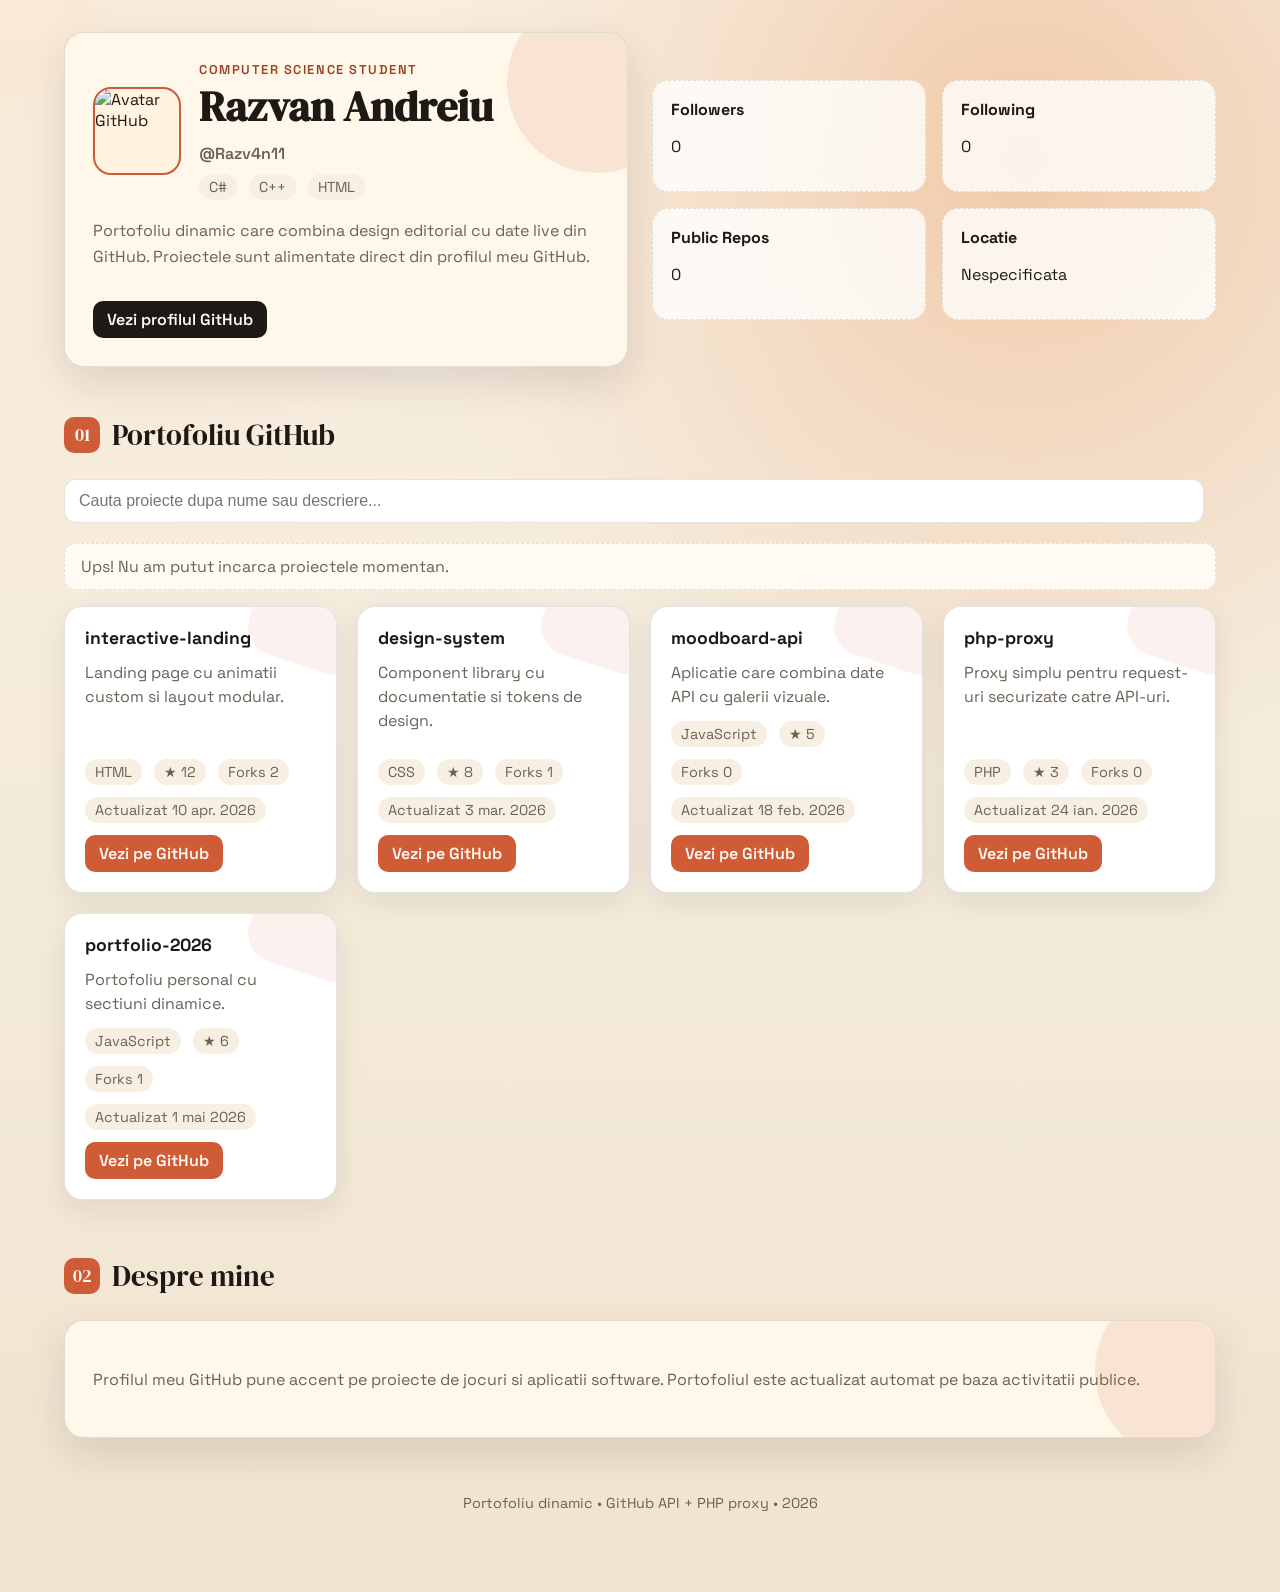
==== index.html @ c82a6b53 "Refactor" ====
<!doctype html>
<html lang="ro">
<head>
	<meta charset="UTF-8" />
	<meta name="viewport" content="width=device-width, initial-scale=1" />
	<title>Portofoliu Web Dinamic</title>
	<link rel="preconnect" href="https://fonts.googleapis.com" />
	<link rel="preconnect" href="https://fonts.gstatic.com" crossorigin />
	<link
		href="https://fonts.googleapis.com/css2?family=DM+Serif+Display&family=Space+Grotesk:wght@300;400;500;600;700&display=swap"
		rel="stylesheet"
	/>
	<link rel="stylesheet" href="style.css" />
</head>
<body>
	<div class="page" data-username="Razv4n11">
		<header>
			<div class="profile-card">
				<div class="profile-meta">
					<img
						class="profile-avatar"
						src="https://avatars.githubusercontent.com/u/121610969?v=4"
						alt="Avatar GitHub"
						id="profileAvatar"
					/>
					<div>
						<div class="role" id="profileRole">Computer Science Student</div>
						<h1 id="profileName">Razvan Andreiu</h1>
						<div class="handle" id="profileHandle">@Razv4n11</div>
						<div class="meta-row">
							<span class="meta-pill">C#</span>
							<span class="meta-pill">C++</span>
							<span class="meta-pill">HTML</span>
						</div>
					</div>
				</div>
				<p class="profile-text" id="profileBio">
					Portofoliu dinamic care combina design editorial cu date live din GitHub. Proiectele sunt alimentate
					direct din profilul meu GitHub.
				</p>
				<a class="profile-link" id="profileLink" href="https://github.com/Razv4n11" target="_blank" rel="noopener">
					Vezi profilul GitHub
				</a>
			</div>
			<div class="info-grid">
				<div class="info-card">
					<strong>Followers</strong>
					<p><span id="followersCount">0</span></p>
				</div>
				<div class="info-card">
					<strong>Following</strong>
					<p><span id="followingCount">0</span></p>
				</div>
				<div class="info-card">
					<strong>Public Repos</strong>
					<p><span id="repoCount">0</span></p>
				</div>
				<div class="info-card">
					<strong>Locatie</strong>
					<p><span id="locationValue">Nespecificata</span></p>
				</div>
			</div>
		</header>

		<section>
			<div class="section-title"><span>01</span> Portofoliu GitHub</div>
			<div class="filters">
				<input class="search-input" type="search" placeholder="Cauta proiecte dupa nume sau descriere..." />
				<div class="filter-group" id="languageFilters"></div>
			</div>
			<div id="status" class="status">Se incarca proiectele...</div>
			<div id="portfolio" class="portfolio-grid">
				<div class="skeleton"></div>
				<div class="skeleton"></div>
				<div class="skeleton"></div>
			</div>
		</section>

		<section>
			<div class="section-title"><span>02</span> Despre mine</div>
			<div class="profile-card">
				<p class="profile-text" id="aboutText">
					Profilul meu GitHub pune accent pe proiecte de jocuri si aplicatii software. Portofoliul este
					actualizat automat pe baza activitatii publice.
				</p>
			</div>
		</section>

		<footer>
			Portofoliu dinamic • GitHub API + PHP proxy • 2026
		</footer>
	</div>

	<script src="app.js"></script>
</body>
</html>
---- style.css ----
:root {
    --bg: #f7f2e9;
    --bg-alt: #f1e4cf;
    --ink: #1d1a16;
    --muted: #6b6257;
    --accent: #cf5c36;
    --accent-dark: #9b4021;
    --card: #fff7ea;
    --line: rgba(29, 26, 22, 0.12);
    --shadow: 0 16px 40px rgba(29, 26, 22, 0.12);
}

* {
    box-sizing: border-box;
}

body {
    margin: 0;
    font-family: "Space Grotesk", sans-serif;
    color: var(--ink);
    background: radial-gradient(circle at top left, #f9e9d6 0%, transparent 45%),
        radial-gradient(circle at 80% 10%, #f1caa8 0%, transparent 35%),
        linear-gradient(180deg, var(--bg) 0%, var(--bg-alt) 100%);
    min-height: 100vh;
}

.page {
    max-width: 1200px;
    margin: 0 auto;
    padding: 32px 24px 80px;
}

header {
    display: grid;
    gap: 24px;
    grid-template-columns: repeat(auto-fit, minmax(260px, 1fr));
    align-items: center;
    margin-bottom: 48px;
}

.profile-card {
    background: var(--card);
    border: 1px solid var(--line);
    box-shadow: var(--shadow);
    padding: 28px;
    border-radius: 20px;
    position: relative;
    overflow: hidden;
}

.profile-card::after {
    content: "";
    position: absolute;
    width: 180px;
    height: 180px;
    border-radius: 50%;
    background: rgba(207, 92, 54, 0.12);
    top: -40px;
    right: -60px;
}

.profile-meta {
    display: flex;
    gap: 18px;
    align-items: center;
}

.profile-avatar {
    width: 88px;
    height: 88px;
    border-radius: 18px;
    object-fit: cover;
    border: 2px solid var(--accent);
    background: #fff2df;
}

h1 {
    font-family: "DM Serif Display", serif;
    font-size: 2.6rem;
    margin: 0 0 8px;
}

.role {
    font-weight: 600;
    color: var(--accent-dark);
    text-transform: uppercase;
    letter-spacing: 0.12em;
    font-size: 0.8rem;
}

.profile-text {
    margin-top: 18px;
    color: var(--muted);
    line-height: 1.6;
}

.info-grid {
    display: grid;
    gap: 16px;
    grid-template-columns: repeat(auto-fit, minmax(220px, 1fr));
}

.info-card {
    background: #ffffffc7;
    border: 1px dashed var(--line);
    padding: 18px;
    border-radius: 16px;
}

section {
    margin-bottom: 56px;
}

.section-title {
    display: flex;
    align-items: center;
    gap: 12px;
    margin-bottom: 24px;
    font-family: "DM Serif Display", serif;
    font-size: 1.8rem;
}

.section-title span {
    width: 36px;
    height: 36px;
    border-radius: 10px;
    background: var(--accent);
    display: inline-flex;
    align-items: center;
    justify-content: center;
    color: #fffaf4;
    font-size: 1.1rem;
}

.filters {
    display: flex;
    flex-wrap: wrap;
    gap: 12px;
    align-items: center;
    margin-bottom: 20px;
}

.search-input {
    flex: 1 1 240px;
    padding: 12px 14px;
    border-radius: 12px;
    border: 1px solid var(--line);
    font-size: 1rem;
    background: #fff;
}

.filter-group {
    display: flex;
    flex-wrap: wrap;
    gap: 8px;
}

.filter-btn {
    border: 1px solid var(--line);
    padding: 8px 12px;
    border-radius: 999px;
    background: #fff;
    font-size: 0.9rem;
    cursor: pointer;
    transition: transform 0.2s ease, background 0.2s ease;
}

.filter-btn.active {
    background: var(--accent);
    color: #fffaf4;
    border-color: transparent;
}

.filter-btn:hover {
    transform: translateY(-2px);
}

.portfolio-grid {
    display: grid;
    gap: 20px;
    grid-template-columns: repeat(auto-fit, minmax(260px, 1fr));
}

.project-card {
    background: #fff;
    border-radius: 18px;
    padding: 20px;
    border: 1px solid var(--line);
    box-shadow: 0 10px 30px rgba(29, 26, 22, 0.08);
    display: flex;
    flex-direction: column;
    gap: 12px;
    position: relative;
    overflow: hidden;
}

.project-card::before {
    content: "";
    position: absolute;
    width: 120px;
    height: 120px;
    border-radius: 30px;
    background: rgba(207, 92, 54, 0.08);
    top: -60px;
    right: -40px;
    transform: rotate(18deg);
}

.project-title {
    font-weight: 700;
    font-size: 1.1rem;
}

.project-desc {
    color: var(--muted);
    line-height: 1.5;
    flex: 1;
}

.meta-row {
    display: flex;
    gap: 12px;
    flex-wrap: wrap;
    font-size: 0.9rem;
    color: var(--muted);
}

.meta-pill {
    background: #f7efe2;
    border-radius: 999px;
    padding: 4px 10px;
}

.project-link {
    align-self: flex-start;
    text-decoration: none;
    color: #fffaf4;
    background: var(--accent);
    padding: 8px 14px;
    border-radius: 10px;
    font-weight: 600;
    transition: background 0.2s ease;
}

.project-link:hover {
    background: var(--accent-dark);
}

.status {
    padding: 12px 16px;
    border-radius: 12px;
    background: #fffaf4;
    border: 1px dashed var(--line);
    color: var(--muted);
    margin-bottom: 16px;
}

.skeleton {
    height: 180px;
    border-radius: 18px;
    background: linear-gradient(90deg, #f1e5d4 25%, #f8efdf 50%, #f1e5d4 75%);
    background-size: 200% 100%;
    animation: shimmer 1.4s ease infinite;
}

@keyframes shimmer {
    0% {
        background-position: 200% 0;
    }

    100% {
        background-position: -200% 0;
    }
}

footer {
    text-align: center;
    color: var(--muted);
    font-size: 0.9rem;
}

@media (max-width: 720px) {
    h1 {
        font-size: 2.1rem;
    }

    .profile-meta {
        flex-direction: column;
        align-items: flex-start;
    }
}

.handle {
    font-weight: 600;
    color: var(--muted);
    margin-bottom: 10px;
}

.profile-link {
    display: inline-flex;
    margin-top: 16px;
    text-decoration: none;
    background: var(--ink);
    color: #fffaf4;
    padding: 8px 14px;
    border-radius: 10px;
    font-weight: 600;
    transition: transform 0.2s ease, background 0.2s ease;
}

.profile-link:hover {
    transform: translateY(-2px);
    background: var(--accent-dark);
}
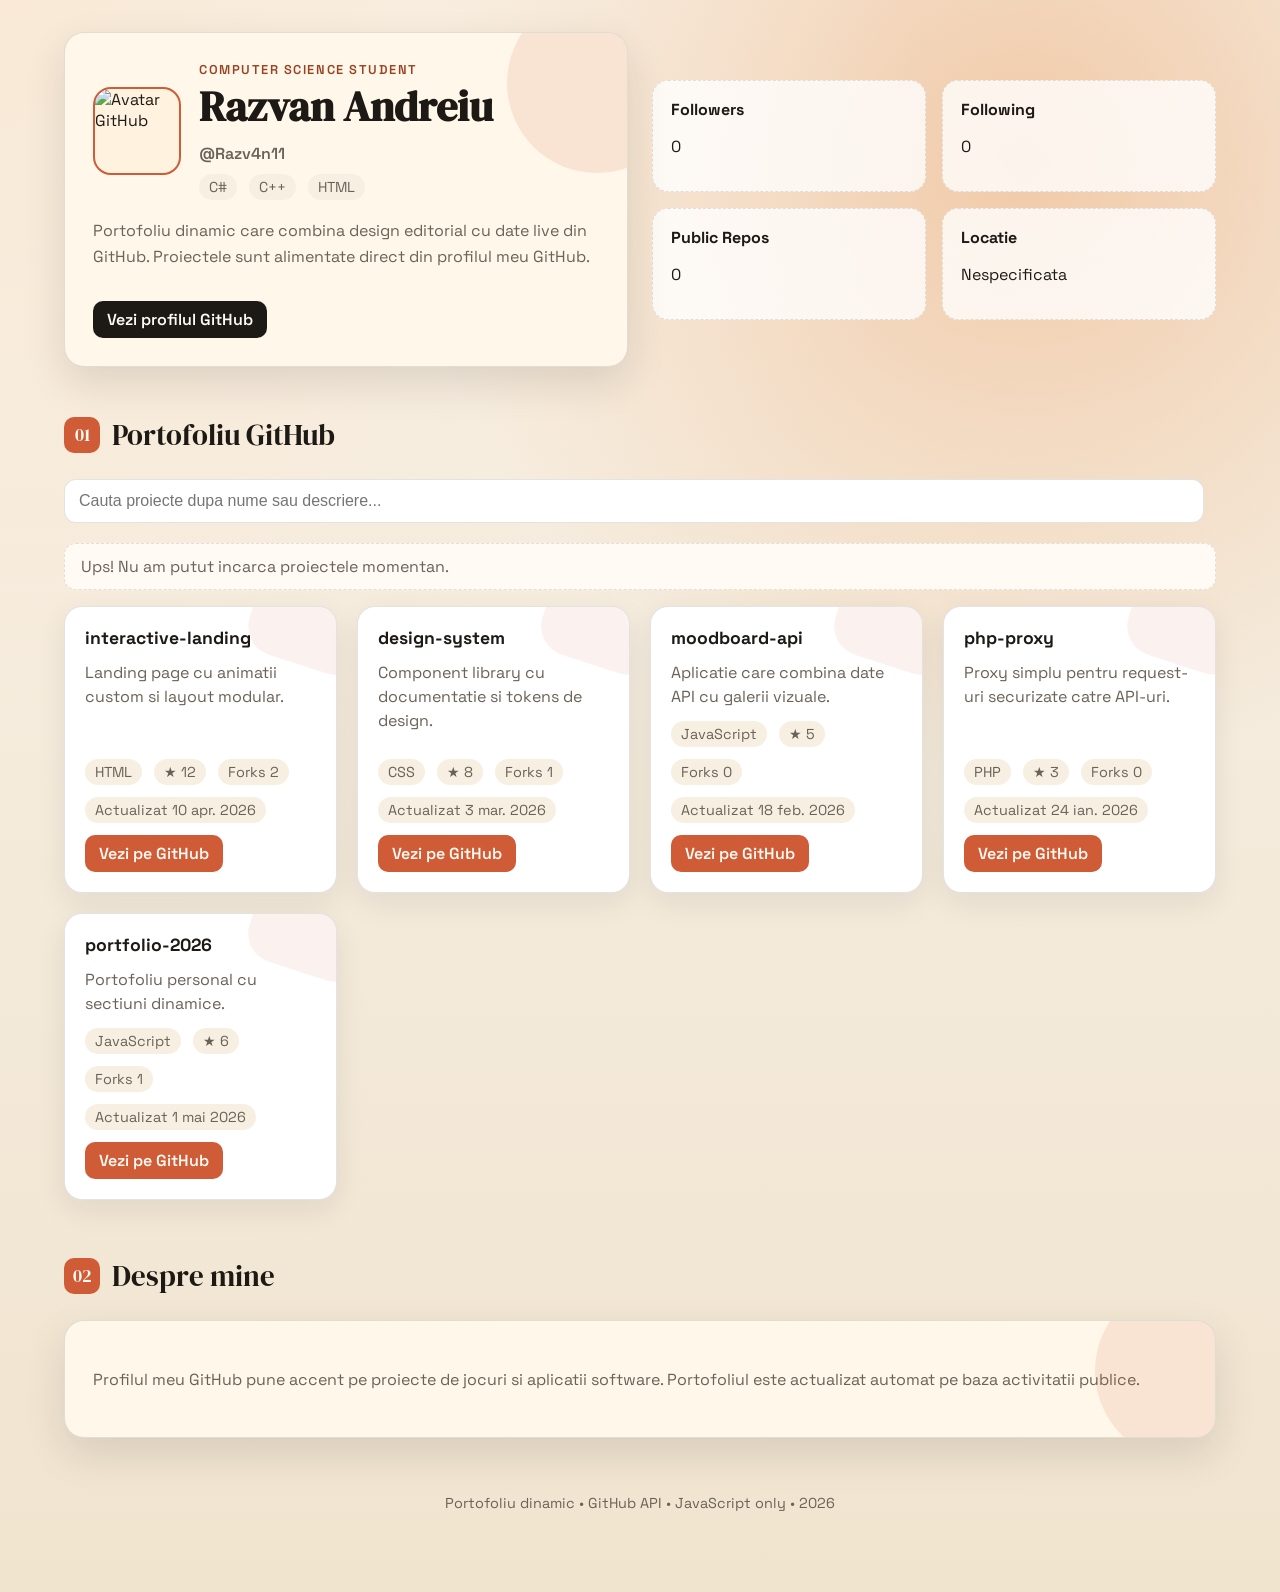
==== commit f0851014: "Removed php" ====
--- a/index.html
+++ b/index.html
@@ -1,5 +1,6 @@
 <!doctype html>
 <html lang="ro">
+
 <head>
 	<meta charset="UTF-8" />
 	<meta name="viewport" content="width=device-width, initial-scale=1" />
@@ -8,21 +9,17 @@
 	<link rel="preconnect" href="https://fonts.gstatic.com" crossorigin />
 	<link
 		href="https://fonts.googleapis.com/css2?family=DM+Serif+Display&family=Space+Grotesk:wght@300;400;500;600;700&display=swap"
-		rel="stylesheet"
-	/>
-	<link rel="stylesheet" href="style.css" />
+		rel="stylesheet" />
+	<link rel="stylesheet" href="css/style.css" />
 </head>
+
 <body>
 	<div class="page" data-username="Razv4n11">
 		<header>
 			<div class="profile-card">
 				<div class="profile-meta">
-					<img
-						class="profile-avatar"
-						src="https://avatars.githubusercontent.com/u/121610969?v=4"
-						alt="Avatar GitHub"
-						id="profileAvatar"
-					/>
+					<img class="profile-avatar" src="https://avatars.githubusercontent.com/u/121610969?v=4"
+						alt="Avatar GitHub" id="profileAvatar" />
 					<div>
 						<div class="role" id="profileRole">Computer Science Student</div>
 						<h1 id="profileName">Razvan Andreiu</h1>
@@ -38,7 +35,8 @@
 					Portofoliu dinamic care combina design editorial cu date live din GitHub. Proiectele sunt alimentate
 					direct din profilul meu GitHub.
 				</p>
-				<a class="profile-link" id="profileLink" href="https://github.com/Razv4n11" target="_blank" rel="noopener">
+				<a class="profile-link" id="profileLink" href="https://github.com/Razv4n11" target="_blank"
+					rel="noopener">
 					Vezi profilul GitHub
 				</a>
 			</div>
@@ -87,10 +85,11 @@
 		</section>
 
 		<footer>
-			Portofoliu dinamic • GitHub API + PHP proxy • 2026
+			Portofoliu dinamic • GitHub API • JavaScript only • 2026
 		</footer>
 	</div>
 
-	<script src="app.js"></script>
+	<script src="js/app.js"></script>
 </body>
-</html>
+
+</html>
--- a/css/style.css
+++ b/css/style.css
@@ -0,0 +1,314 @@
+:root {
+    --bg: #f7f2e9;
+    --bg-alt: #f1e4cf;
+    --ink: #1d1a16;
+    --muted: #6b6257;
+    --accent: #cf5c36;
+    --accent-dark: #9b4021;
+    --card: #fff7ea;
+    --line: rgba(29, 26, 22, 0.12);
+    --shadow: 0 16px 40px rgba(29, 26, 22, 0.12);
+}
+
+* {
+    box-sizing: border-box;
+}
+
+body {
+    margin: 0;
+    font-family: "Space Grotesk", sans-serif;
+    color: var(--ink);
+    background: radial-gradient(circle at top left, #f9e9d6 0%, transparent 45%),
+        radial-gradient(circle at 80% 10%, #f1caa8 0%, transparent 35%),
+        linear-gradient(180deg, var(--bg) 0%, var(--bg-alt) 100%);
+    min-height: 100vh;
+}
+
+.page {
+    max-width: 1200px;
+    margin: 0 auto;
+    padding: 32px 24px 80px;
+}
+
+header {
+    display: grid;
+    gap: 24px;
+    grid-template-columns: repeat(auto-fit, minmax(260px, 1fr));
+    align-items: center;
+    margin-bottom: 48px;
+}
+
+.profile-card {
+    background: var(--card);
+    border: 1px solid var(--line);
+    box-shadow: var(--shadow);
+    padding: 28px;
+    border-radius: 20px;
+    position: relative;
+    overflow: hidden;
+}
+
+.profile-card::after {
+    content: "";
+    position: absolute;
+    width: 180px;
+    height: 180px;
+    border-radius: 50%;
+    background: rgba(207, 92, 54, 0.12);
+    top: -40px;
+    right: -60px;
+}
+
+.profile-meta {
+    display: flex;
+    gap: 18px;
+    align-items: center;
+}
+
+.profile-avatar {
+    width: 88px;
+    height: 88px;
+    border-radius: 18px;
+    object-fit: cover;
+    border: 2px solid var(--accent);
+    background: #fff2df;
+}
+
+h1 {
+    font-family: "DM Serif Display", serif;
+    font-size: 2.6rem;
+    margin: 0 0 8px;
+}
+
+.role {
+    font-weight: 600;
+    color: var(--accent-dark);
+    text-transform: uppercase;
+    letter-spacing: 0.12em;
+    font-size: 0.8rem;
+}
+
+.profile-text {
+    margin-top: 18px;
+    color: var(--muted);
+    line-height: 1.6;
+}
+
+.info-grid {
+    display: grid;
+    gap: 16px;
+    grid-template-columns: repeat(auto-fit, minmax(220px, 1fr));
+}
+
+.info-card {
+    background: #ffffffc7;
+    border: 1px dashed var(--line);
+    padding: 18px;
+    border-radius: 16px;
+}
+
+section {
+    margin-bottom: 56px;
+}
+
+.section-title {
+    display: flex;
+    align-items: center;
+    gap: 12px;
+    margin-bottom: 24px;
+    font-family: "DM Serif Display", serif;
+    font-size: 1.8rem;
+}
+
+.section-title span {
+    width: 36px;
+    height: 36px;
+    border-radius: 10px;
+    background: var(--accent);
+    display: inline-flex;
+    align-items: center;
+    justify-content: center;
+    color: #fffaf4;
+    font-size: 1.1rem;
+}
+
+.filters {
+    display: flex;
+    flex-wrap: wrap;
+    gap: 12px;
+    align-items: center;
+    margin-bottom: 20px;
+}
+
+.search-input {
+    flex: 1 1 240px;
+    padding: 12px 14px;
+    border-radius: 12px;
+    border: 1px solid var(--line);
+    font-size: 1rem;
+    background: #fff;
+}
+
+.filter-group {
+    display: flex;
+    flex-wrap: wrap;
+    gap: 8px;
+}
+
+.filter-btn {
+    border: 1px solid var(--line);
+    padding: 8px 12px;
+    border-radius: 999px;
+    background: #fff;
+    font-size: 0.9rem;
+    cursor: pointer;
+    transition: transform 0.2s ease, background 0.2s ease;
+}
+
+.filter-btn.active {
+    background: var(--accent);
+    color: #fffaf4;
+    border-color: transparent;
+}
+
+.filter-btn:hover {
+    transform: translateY(-2px);
+}
+
+.portfolio-grid {
+    display: grid;
+    gap: 20px;
+    grid-template-columns: repeat(auto-fit, minmax(260px, 1fr));
+}
+
+.project-card {
+    background: #fff;
+    border-radius: 18px;
+    padding: 20px;
+    border: 1px solid var(--line);
+    box-shadow: 0 10px 30px rgba(29, 26, 22, 0.08);
+    display: flex;
+    flex-direction: column;
+    gap: 12px;
+    position: relative;
+    overflow: hidden;
+}
+
+.project-card::before {
+    content: "";
+    position: absolute;
+    width: 120px;
+    height: 120px;
+    border-radius: 30px;
+    background: rgba(207, 92, 54, 0.08);
+    top: -60px;
+    right: -40px;
+    transform: rotate(18deg);
+}
+
+.project-title {
+    font-weight: 700;
+    font-size: 1.1rem;
+}
+
+.project-desc {
+    color: var(--muted);
+    line-height: 1.5;
+    flex: 1;
+}
+
+.meta-row {
+    display: flex;
+    gap: 12px;
+    flex-wrap: wrap;
+    font-size: 0.9rem;
+    color: var(--muted);
+}
+
+.meta-pill {
+    background: #f7efe2;
+    border-radius: 999px;
+    padding: 4px 10px;
+}
+
+.project-link {
+    align-self: flex-start;
+    text-decoration: none;
+    color: #fffaf4;
+    background: var(--accent);
+    padding: 8px 14px;
+    border-radius: 10px;
+    font-weight: 600;
+    transition: background 0.2s ease;
+}
+
+.project-link:hover {
+    background: var(--accent-dark);
+}
+
+.status {
+    padding: 12px 16px;
+    border-radius: 12px;
+    background: #fffaf4;
+    border: 1px dashed var(--line);
+    color: var(--muted);
+    margin-bottom: 16px;
+}
+
+.skeleton {
+    height: 180px;
+    border-radius: 18px;
+    background: linear-gradient(90deg, #f1e5d4 25%, #f8efdf 50%, #f1e5d4 75%);
+    background-size: 200% 100%;
+    animation: shimmer 1.4s ease infinite;
+}
+
+@keyframes shimmer {
+    0% {
+        background-position: 200% 0;
+    }
+
+    100% {
+        background-position: -200% 0;
+    }
+}
+
+footer {
+    text-align: center;
+    color: var(--muted);
+    font-size: 0.9rem;
+}
+
+@media (max-width: 720px) {
+    h1 {
+        font-size: 2.1rem;
+    }
+
+    .profile-meta {
+        flex-direction: column;
+        align-items: flex-start;
+    }
+}
+
+.handle {
+    font-weight: 600;
+    color: var(--muted);
+    margin-bottom: 10px;
+}
+
+.profile-link {
+    display: inline-flex;
+    margin-top: 16px;
+    text-decoration: none;
+    background: var(--ink);
+    color: #fffaf4;
+    padding: 8px 14px;
+    border-radius: 10px;
+    font-weight: 600;
+    transition: transform 0.2s ease, background 0.2s ease;
+}
+
+.profile-link:hover {
+    transform: translateY(-2px);
+    background: var(--accent-dark);
+}
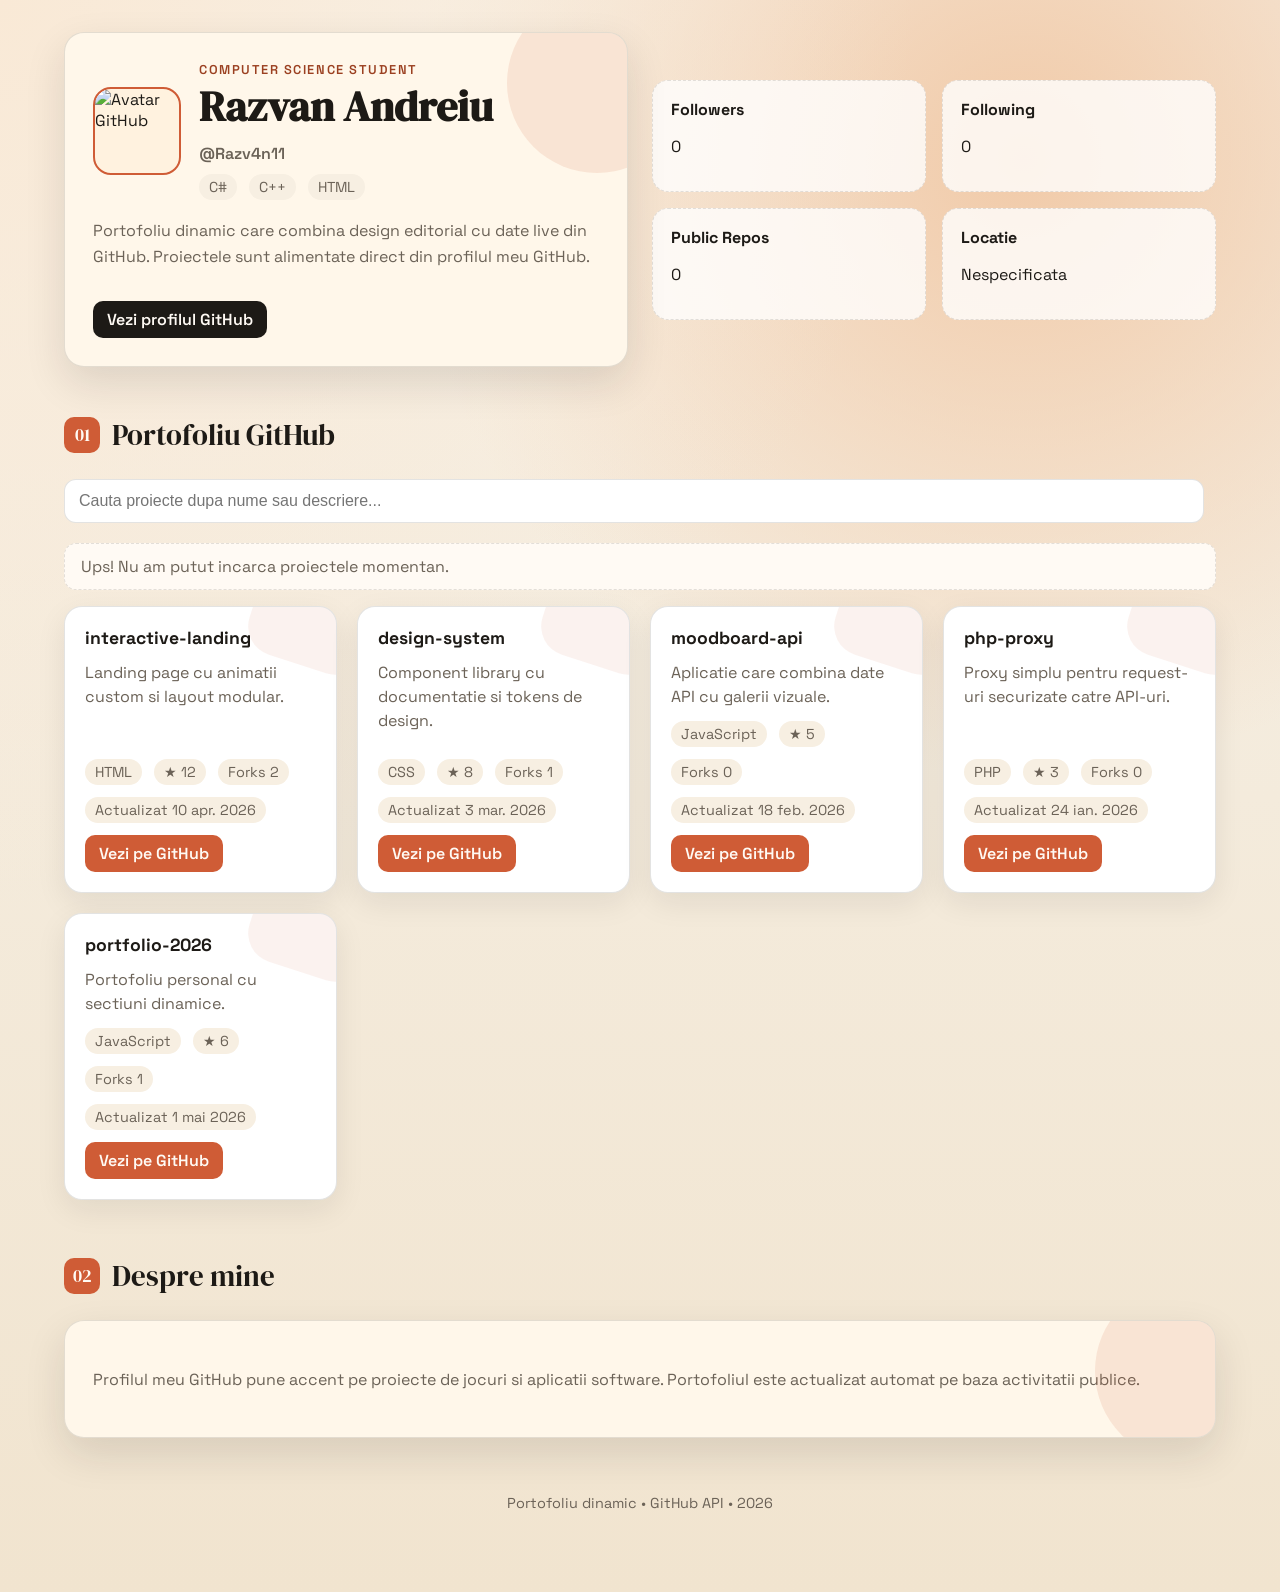
==== commit 42a764cb: "Added animations" ====
--- a/index.html
+++ b/index.html
@@ -85,7 +85,7 @@
 		</section>
 
 		<footer>
-			Portofoliu dinamic • GitHub API • JavaScript only • 2026
+			Portofoliu dinamic • GitHub API • 2026
 		</footer>
 	</div>
 
--- a/css/style.css
+++ b/css/style.css
@@ -192,6 +192,25 @@
     gap: 12px;
     position: relative;
     overflow: hidden;
+    opacity: 0;
+    transform: translateY(-18px) scale(0.98);
+    animation: project-in 0.48s cubic-bezier(0.2, 0.8, 0.2, 1) forwards;
+    will-change: transform, opacity;
+    transition: transform 0.35s ease, box-shadow 0.25s ease;
+}
+
+.project-card:hover {
+    transform: translateY(-4px);
+    box-shadow: 0 18px 28px rgba(29, 26, 22, 0.12);
+}
+
+.project-card.is-rearranged {
+    animation: project-rearrange 0.42s cubic-bezier(0.2, 0.8, 0.2, 1);
+}
+
+.project-card.is-animated-out {
+    animation: project-out 0.28s ease forwards;
+    pointer-events: none;
 }
 
 .project-card::before {
@@ -273,6 +292,44 @@
     }
 }
 
+@keyframes project-in {
+    0% {
+        opacity: 0;
+        transform: translateY(-22px) scale(0.97);
+    }
+
+    100% {
+        opacity: 1;
+        transform: translateY(0) scale(1);
+    }
+}
+
+@keyframes project-out {
+    0% {
+        opacity: 1;
+        transform: translateY(0) scale(1);
+    }
+
+    100% {
+        opacity: 0;
+        transform: translateY(20px) scale(0.96);
+    }
+}
+
+@keyframes project-rearrange {
+    0% {
+        transform: translate3d(0, 0, 0) scale(1);
+    }
+
+    30% {
+        transform: translate3d(10px, -8px, 0) scale(1.01) rotate(0.6deg);
+    }
+
+    100% {
+        transform: translate3d(0, 0, 0) scale(1);
+    }
+}
+
 footer {
     text-align: center;
     color: var(--muted);
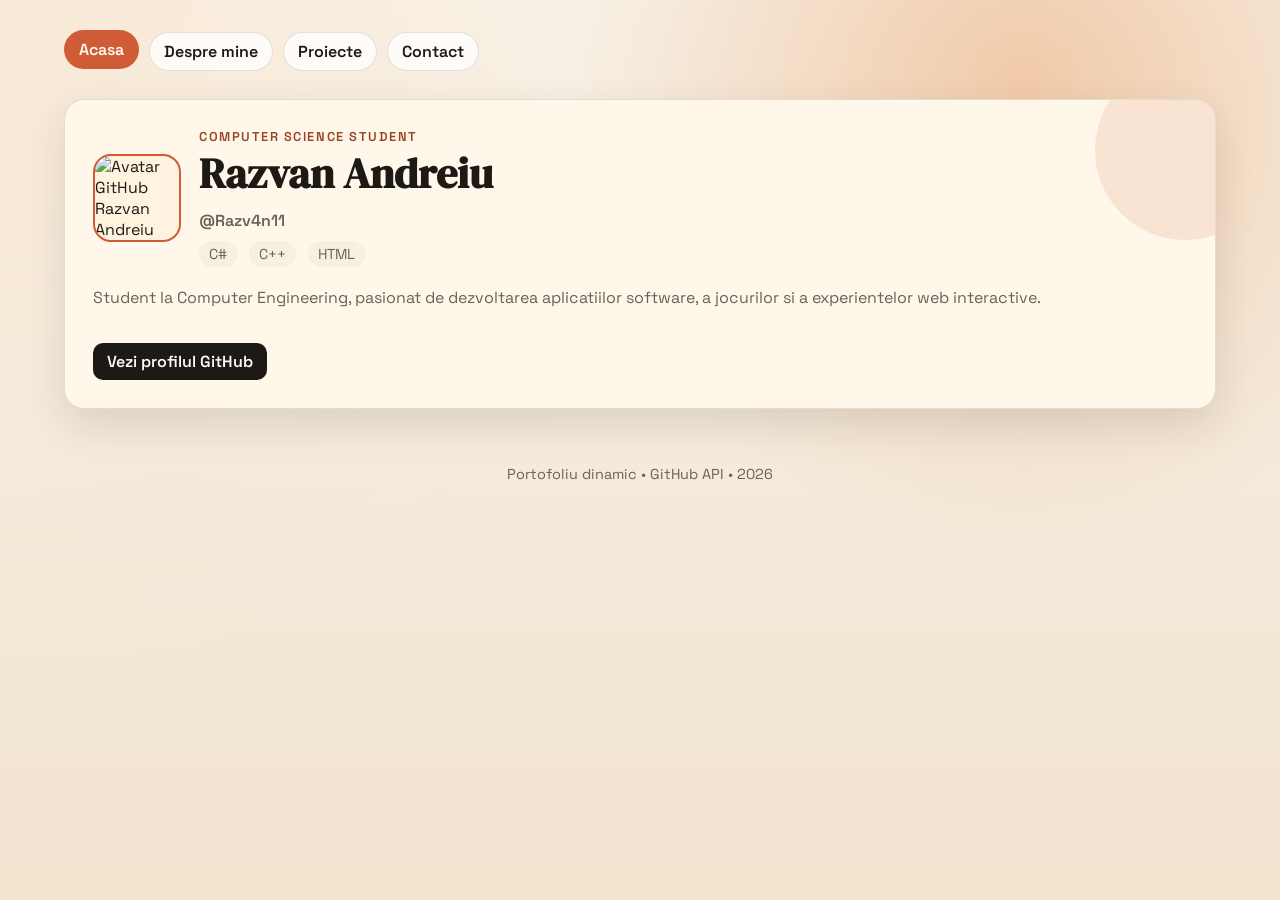
==== commit 24a5d0c9: "Added multiple pages" ====
--- a/index.html
+++ b/index.html
@@ -4,7 +4,7 @@
 <head>
 	<meta charset="UTF-8" />
 	<meta name="viewport" content="width=device-width, initial-scale=1" />
-	<title>Portofoliu Web Dinamic</title>
+	<title>Acasa | Portofoliu Web Dinamic</title>
 	<link rel="preconnect" href="https://fonts.googleapis.com" />
 	<link rel="preconnect" href="https://fonts.gstatic.com" crossorigin />
 	<link
@@ -14,16 +14,31 @@
 </head>
 
 <body>
-	<div class="page" data-username="Razv4n11">
-		<header>
-			<div class="profile-card">
+	<div class="page">
+		<nav class="site-nav" aria-label="Navigare principala">
+			<button class="nav-toggle" type="button" aria-expanded="false" aria-controls="nav-links">
+				<span class="nav-toggle-label">Meniu</span>
+				<span class="nav-toggle-icon" aria-hidden="true">&#9776;</span>
+			</button>
+			<div class="nav-links" id="nav-links">
+				<div class="nav-links-inner">
+					<a href="index.html" aria-current="page">Acasa</a>
+					<a href="about.html">Despre mine</a>
+					<a href="projects.html">Proiecte</a>
+					<a href="contact.html">Contact</a>
+				</div>
+			</div>
+		</nav>
+
+		<main>
+			<section class="profile-card" aria-labelledby="profile-title">
 				<div class="profile-meta">
 					<img class="profile-avatar" src="https://avatars.githubusercontent.com/u/121610969?v=4"
-						alt="Avatar GitHub" id="profileAvatar" />
+						alt="Avatar GitHub Razvan Andreiu" />
 					<div>
-						<div class="role" id="profileRole">Computer Science Student</div>
-						<h1 id="profileName">Razvan Andreiu</h1>
-						<div class="handle" id="profileHandle">@Razv4n11</div>
+						<div class="role">Computer Science Student</div>
+						<h1 id="profile-title">Razvan Andreiu</h1>
+						<div class="handle">@Razv4n11</div>
 						<div class="meta-row">
 							<span class="meta-pill">C#</span>
 							<span class="meta-pill">C++</span>
@@ -31,65 +46,18 @@
 						</div>
 					</div>
 				</div>
-				<p class="profile-text" id="profileBio">
-					Portofoliu dinamic care combina design editorial cu date live din GitHub. Proiectele sunt alimentate
-					direct din profilul meu GitHub.
+				<p class="profile-text">
+					Student la Computer Engineering, pasionat de dezvoltarea aplicatiilor software, a jocurilor si a
+					experientelor web interactive.
 				</p>
-				<a class="profile-link" id="profileLink" href="https://github.com/Razv4n11" target="_blank"
-					rel="noopener">
+				<a class="profile-link" href="https://github.com/Razv4n11" target="_blank" rel="noopener">
 					Vezi profilul GitHub
 				</a>
-			</div>
-			<div class="info-grid">
-				<div class="info-card">
-					<strong>Followers</strong>
-					<p><span id="followersCount">0</span></p>
-				</div>
-				<div class="info-card">
-					<strong>Following</strong>
-					<p><span id="followingCount">0</span></p>
-				</div>
-				<div class="info-card">
-					<strong>Public Repos</strong>
-					<p><span id="repoCount">0</span></p>
-				</div>
-				<div class="info-card">
-					<strong>Locatie</strong>
-					<p><span id="locationValue">Nespecificata</span></p>
-				</div>
-			</div>
-		</header>
-
-		<section>
-			<div class="section-title"><span>01</span> Portofoliu GitHub</div>
-			<div class="filters">
-				<input class="search-input" type="search" placeholder="Cauta proiecte dupa nume sau descriere..." />
-				<div class="filter-group" id="languageFilters"></div>
-			</div>
-			<div id="status" class="status">Se incarca proiectele...</div>
-			<div id="portfolio" class="portfolio-grid">
-				<div class="skeleton"></div>
-				<div class="skeleton"></div>
-				<div class="skeleton"></div>
-			</div>
-		</section>
-
-		<section>
-			<div class="section-title"><span>02</span> Despre mine</div>
-			<div class="profile-card">
-				<p class="profile-text" id="aboutText">
-					Profilul meu GitHub pune accent pe proiecte de jocuri si aplicatii software. Portofoliul este
-					actualizat automat pe baza activitatii publice.
-				</p>
-			</div>
-		</section>
-
-		<footer>
-			Portofoliu dinamic • GitHub API • 2026
-		</footer>
+			</section>
+		</main>
+		<footer>Portofoliu dinamic • GitHub API • 2026</footer>
 	</div>
-
-	<script src="js/app.js"></script>
+	<script src="js/navigation.js"></script>
 </body>
 
 </html>
--- a/css/style.css
+++ b/css/style.css
@@ -30,6 +30,45 @@
     padding: 32px 24px 80px;
 }
 
+.site-nav {
+    margin-bottom: 28px;
+}
+
+.nav-links {
+    display: flex;
+    flex-wrap: wrap;
+    gap: 10px;
+}
+
+.nav-links-inner {
+    display: flex;
+    flex-wrap: wrap;
+    gap: 10px;
+}
+
+.nav-links a {
+    color: var(--ink);
+    text-decoration: none;
+    background: #ffffffc7;
+    border: 1px solid var(--line);
+    border-radius: 999px;
+    padding: 8px 14px;
+    font-weight: 600;
+    transition: transform 0.2s ease, background 0.2s ease;
+}
+
+.nav-links a:hover,
+.nav-links a[aria-current="page"] {
+    color: #fffaf4;
+    background: var(--accent);
+    border-color: transparent;
+    transform: translateY(-2px);
+}
+
+.nav-toggle {
+    display: none;
+}
+
 header {
     display: grid;
     gap: 24px;
@@ -46,6 +85,46 @@
     border-radius: 20px;
     position: relative;
     overflow: hidden;
+}
+
+form.profile-card {
+    display: grid;
+    gap: 10px;
+}
+
+form.profile-card label {
+    font-weight: 600;
+    margin-top: 6px;
+}
+
+form.profile-card .profile-link {
+    border: 0;
+    cursor: pointer;
+    font: inherit;
+    justify-self: start;
+}
+
+.form-error {
+    min-height: 1.2em;
+    color: var(--accent-dark);
+}
+
+.character-counter {
+    color: var(--muted);
+    text-align: right;
+}
+
+.form-feedback {
+    min-height: 1.2em;
+    margin: 4px 0 0;
+}
+
+.form-feedback.is-error {
+    color: var(--accent-dark);
+}
+
+.form-feedback.is-success {
+    color: #386641;
 }
 
 .profile-card::after {
@@ -193,24 +272,27 @@
     position: relative;
     overflow: hidden;
     opacity: 0;
-    transform: translateY(-18px) scale(0.98);
-    animation: project-in 0.48s cubic-bezier(0.2, 0.8, 0.2, 1) forwards;
+    visibility: hidden;
     will-change: transform, opacity;
     transition: transform 0.35s ease, box-shadow 0.25s ease;
+}
+
+.project-card.is-new {
+    opacity: 0;
+    visibility: visible;
+    animation: project-in 0.48s cubic-bezier(0.2, 0.8, 0.2, 1) forwards;
+}
+
+.project-card.is-animated-out {
+    opacity: 1;
+    visibility: visible;
+    animation: project-out 0.28s ease forwards;
+    pointer-events: none;
 }
 
 .project-card:hover {
     transform: translateY(-4px);
     box-shadow: 0 18px 28px rgba(29, 26, 22, 0.12);
-}
-
-.project-card.is-rearranged {
-    animation: project-rearrange 0.42s cubic-bezier(0.2, 0.8, 0.2, 1);
-}
-
-.project-card.is-animated-out {
-    animation: project-out 0.28s ease forwards;
-    pointer-events: none;
 }
 
 .project-card::before {
@@ -295,11 +377,13 @@
 @keyframes project-in {
     0% {
         opacity: 0;
+        visibility: visible;
         transform: translateY(-22px) scale(0.97);
     }
 
     100% {
         opacity: 1;
+        visibility: visible;
         transform: translateY(0) scale(1);
     }
 }
@@ -307,26 +391,14 @@
 @keyframes project-out {
     0% {
         opacity: 1;
+        visibility: visible;
         transform: translateY(0) scale(1);
     }
 
     100% {
         opacity: 0;
+        visibility: hidden;
         transform: translateY(20px) scale(0.96);
-    }
-}
-
-@keyframes project-rearrange {
-    0% {
-        transform: translate3d(0, 0, 0) scale(1);
-    }
-
-    30% {
-        transform: translate3d(10px, -8px, 0) scale(1.01) rotate(0.6deg);
-    }
-
-    100% {
-        transform: translate3d(0, 0, 0) scale(1);
     }
 }
 
@@ -337,6 +409,57 @@
 }
 
 @media (max-width: 720px) {
+    .nav-toggle {
+        width: 100%;
+        display: flex;
+        align-items: center;
+        justify-content: space-between;
+        border: 1px solid var(--line);
+        border-radius: 12px;
+        padding: 10px 14px;
+        color: var(--ink);
+        background: #ffffffc7;
+        font: inherit;
+        font-weight: 600;
+        cursor: pointer;
+    }
+
+    .nav-toggle-icon {
+        font-size: 1.35rem;
+        line-height: 1;
+    }
+
+    .nav-links {
+        display: grid;
+        grid-template-rows: 0fr;
+        margin-top: 8px;
+        overflow: hidden;
+        opacity: 0;
+        transform: translateY(-8px);
+        pointer-events: none;
+        transition: grid-template-rows 0.35s ease, opacity 0.35s ease-in, transform 0.35s ease;
+    }
+
+    .nav-links.is-open {
+        grid-template-rows: 1fr;
+        opacity: 1;
+        transform: translateY(0);
+        pointer-events: auto;
+    }
+
+    .nav-links-inner {
+        display: flex;
+        flex-direction: column;
+        min-height: 0;
+        gap: 8px;
+        overflow: hidden;
+    }
+
+    .nav-links a {
+        width: 100%;
+        border-radius: 12px;
+    }
+
     h1 {
         font-size: 2.1rem;
     }
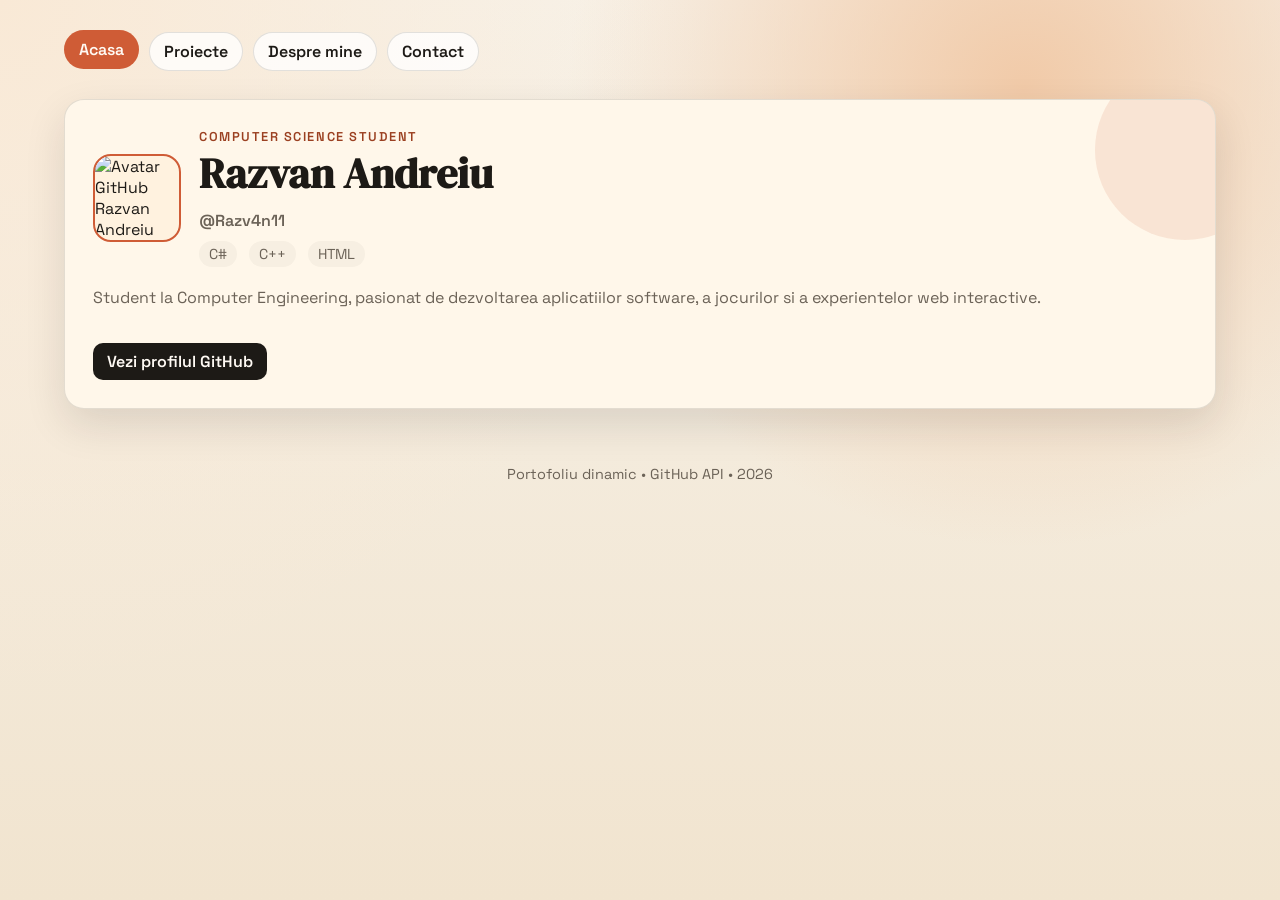
==== commit 07219493: "Changed navigation items order" ====
--- a/index.html
+++ b/index.html
@@ -23,8 +23,8 @@
 			<div class="nav-links" id="nav-links">
 				<div class="nav-links-inner">
 					<a href="index.html" aria-current="page">Acasa</a>
+					<a href="projects.html">Proiecte</a>
 					<a href="about.html">Despre mine</a>
-					<a href="projects.html">Proiecte</a>
 					<a href="contact.html">Contact</a>
 				</div>
 			</div>
